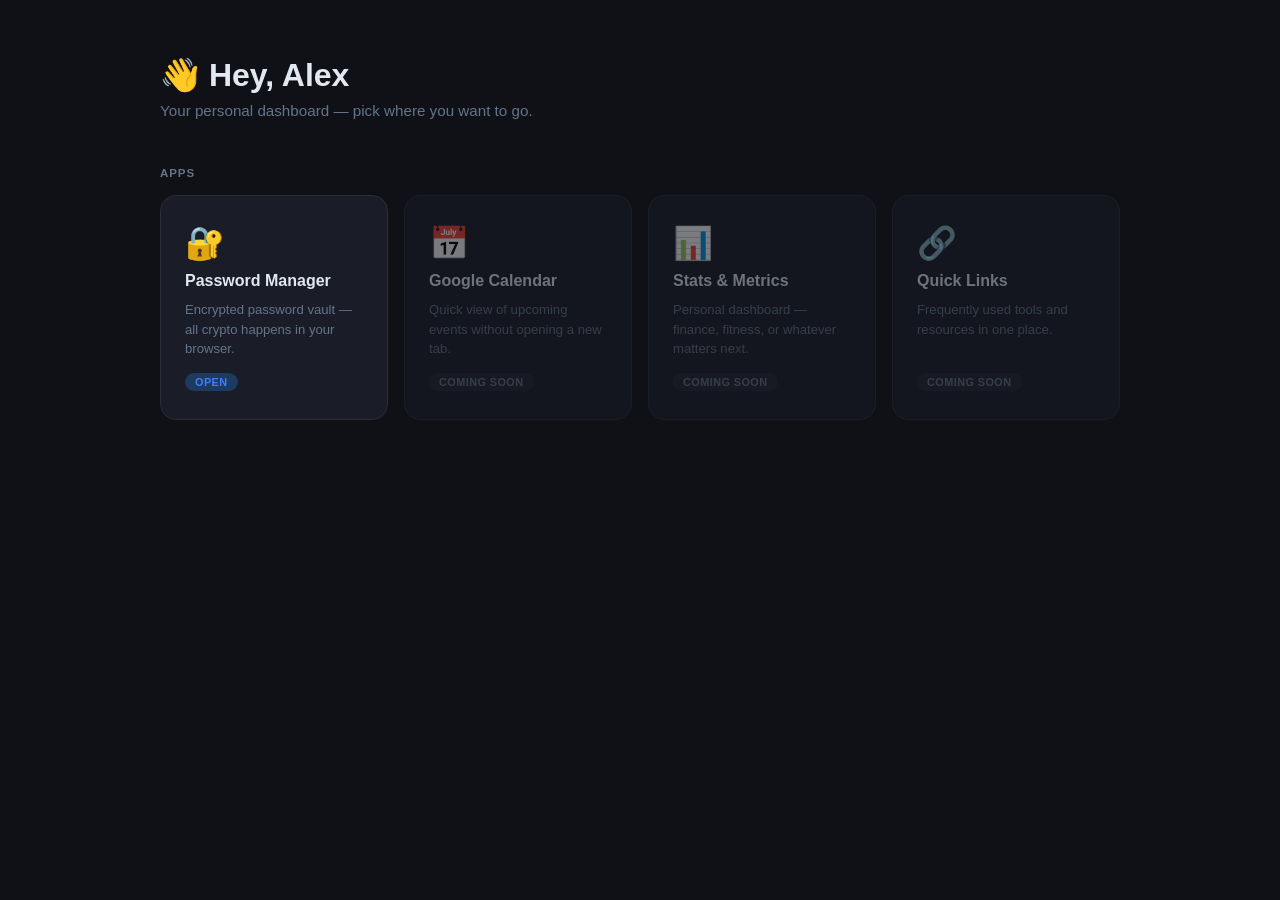
==== frontend-root/index.html @ f7b848c0 "Add personal dashboard landing page at sutton5050.com" ====
<!doctype html>
<html lang="en">
  <head>
    <meta charset="UTF-8" />
    <meta name="viewport" content="width=device-width, initial-scale=1.0" />
    <title>sutton5050</title>
    <style>
      :root {
        --bg: #0f1117;
        --surface: #1a1d27;
        --border: #2a2d3a;
        --text: #e2e8f0;
        --muted: #64748b;
        --accent: #3b82f6;
        --accent-dim: #1e3a5f;
      }

      * { box-sizing: border-box; margin: 0; padding: 0; }

      body {
        background: var(--bg);
        color: var(--text);
        font-family: -apple-system, BlinkMacSystemFont, "Segoe UI", Roboto, sans-serif;
        min-height: 100vh;
        padding: 56px 16px;
      }

      .container {
        max-width: 960px;
        margin: 0 auto;
      }

      /* ── Header ──────────────────────────────────────────────── */
      header {
        margin-bottom: 48px;
      }

      header h1 {
        font-size: 2rem;
        font-weight: 700;
        margin-bottom: 8px;
      }

      header p {
        color: var(--muted);
        font-size: 0.95rem;
      }

      /* ── Section label ───────────────────────────────────────── */
      .section-label {
        font-size: 0.72rem;
        font-weight: 600;
        color: var(--muted);
        text-transform: uppercase;
        letter-spacing: 0.08em;
        margin-bottom: 16px;
      }

      /* ── App grid ────────────────────────────────────────────── */
      .grid {
        display: grid;
        grid-template-columns: repeat(auto-fill, minmax(220px, 1fr));
        gap: 16px;
      }

      /* ── App card ────────────────────────────────────────────── */
      .card {
        background: var(--surface);
        border: 1px solid var(--border);
        border-radius: 16px;
        padding: 28px 24px;
        display: flex;
        flex-direction: column;
        gap: 10px;
        text-decoration: none;
        color: inherit;
        transition: border-color 0.2s, transform 0.15s;
      }

      a.card:hover {
        border-color: var(--accent);
        transform: translateY(-2px);
      }

      .card.inactive {
        opacity: 0.45;
        cursor: default;
      }

      .card-icon { font-size: 2rem; }

      .card-title {
        font-size: 1rem;
        font-weight: 600;
      }

      .card-desc {
        font-size: 0.82rem;
        color: var(--muted);
        line-height: 1.5;
        flex: 1;
      }

      .badge {
        display: inline-block;
        font-size: 0.68rem;
        font-weight: 700;
        padding: 3px 10px;
        border-radius: 99px;
        letter-spacing: 0.04em;
        text-transform: uppercase;
        width: fit-content;
        margin-top: 4px;
      }

      .badge-live {
        background: var(--accent-dim);
        color: var(--accent);
      }

      .badge-soon {
        background: rgba(100, 116, 139, 0.12);
        color: var(--muted);
      }
    </style>
  </head>
  <body>
    <div class="container">

      <header>
        <h1>👋 Hey, Alex</h1>
        <p>Your personal dashboard — pick where you want to go.</p>
      </header>

      <p class="section-label">Apps</p>

      <div class="grid">

        <!-- ── Password Manager (live) ──────────────────────── -->
        <a class="card" href="/passwords">
          <div class="card-icon">🔐</div>
          <div class="card-title">Password Manager</div>
          <div class="card-desc">
            Encrypted password vault — all crypto happens in your browser.
          </div>
          <span class="badge badge-live">Open</span>
        </a>

        <!-- ── Google Calendar (placeholder) ───────────────── -->
        <div class="card inactive">
          <div class="card-icon">📅</div>
          <div class="card-title">Google Calendar</div>
          <div class="card-desc">
            Quick view of upcoming events without opening a new tab.
          </div>
          <span class="badge badge-soon">Coming soon</span>
        </div>

        <!-- ── Placeholder ──────────────────────────────────── -->
        <div class="card inactive">
          <div class="card-icon">📊</div>
          <div class="card-title">Stats &amp; Metrics</div>
          <div class="card-desc">
            Personal dashboard — finance, fitness, or whatever matters next.
          </div>
          <span class="badge badge-soon">Coming soon</span>
        </div>

        <!-- ── Placeholder ──────────────────────────────────── -->
        <div class="card inactive">
          <div class="card-icon">🔗</div>
          <div class="card-title">Quick Links</div>
          <div class="card-desc">
            Frequently used tools and resources in one place.
          </div>
          <span class="badge badge-soon">Coming soon</span>
        </div>

      </div>
    </div>
  </body>
</html>
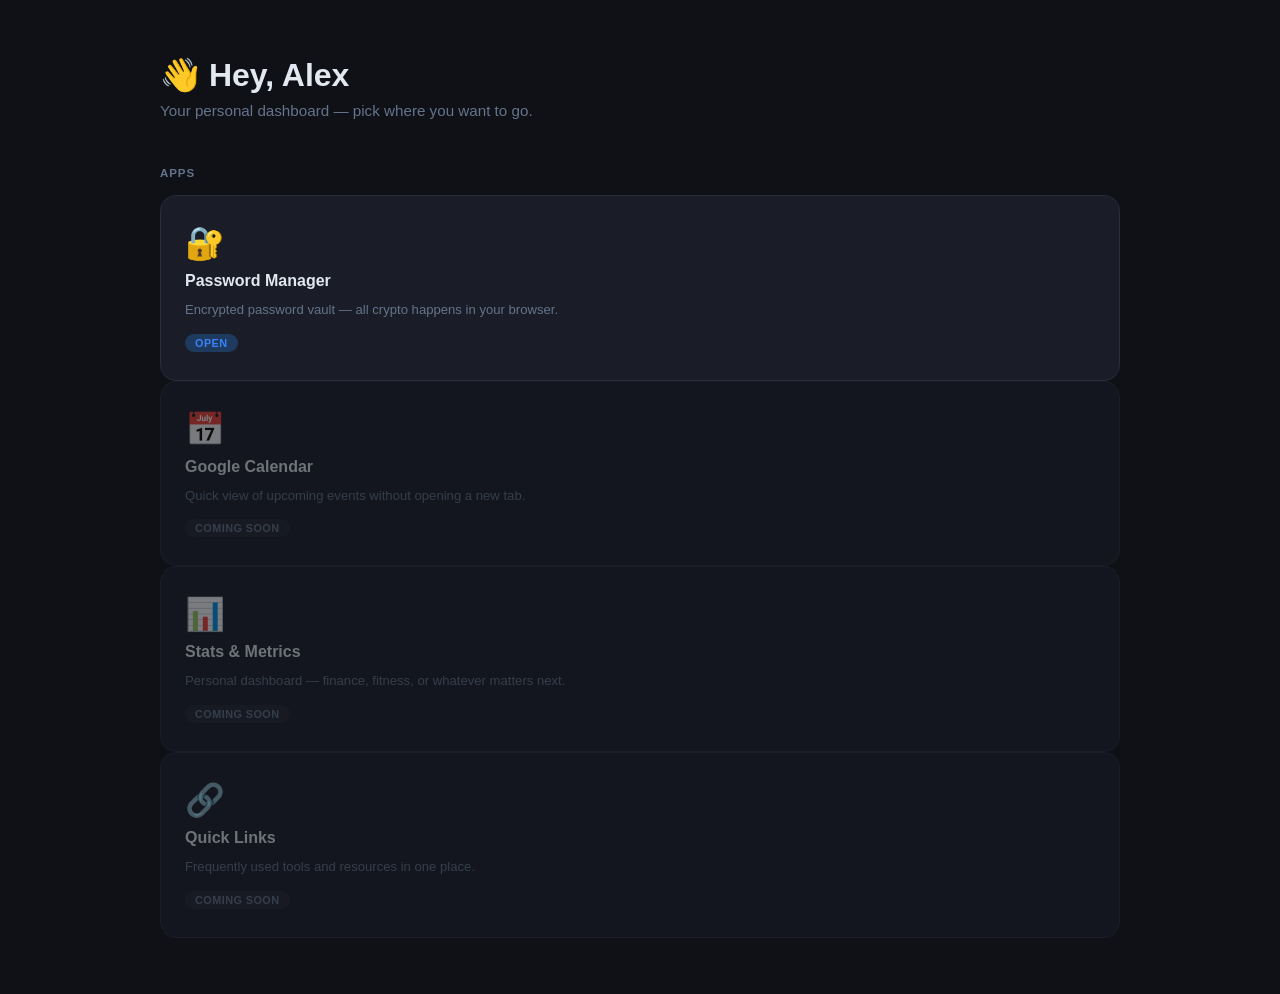
==== commit 93234049: "bit commit but mostly change to code structure" ====
--- a/frontend-root/index.html
+++ b/frontend-root/index.html
@@ -4,125 +4,7 @@
     <meta charset="UTF-8" />
     <meta name="viewport" content="width=device-width, initial-scale=1.0" />
     <title>sutton5050</title>
-    <style>
-      :root {
-        --bg: #0f1117;
-        --surface: #1a1d27;
-        --border: #2a2d3a;
-        --text: #e2e8f0;
-        --muted: #64748b;
-        --accent: #3b82f6;
-        --accent-dim: #1e3a5f;
-      }
-
-      * { box-sizing: border-box; margin: 0; padding: 0; }
-
-      body {
-        background: var(--bg);
-        color: var(--text);
-        font-family: -apple-system, BlinkMacSystemFont, "Segoe UI", Roboto, sans-serif;
-        min-height: 100vh;
-        padding: 56px 16px;
-      }
-
-      .container {
-        max-width: 960px;
-        margin: 0 auto;
-      }
-
-      /* ── Header ──────────────────────────────────────────────── */
-      header {
-        margin-bottom: 48px;
-      }
-
-      header h1 {
-        font-size: 2rem;
-        font-weight: 700;
-        margin-bottom: 8px;
-      }
-
-      header p {
-        color: var(--muted);
-        font-size: 0.95rem;
-      }
-
-      /* ── Section label ───────────────────────────────────────── */
-      .section-label {
-        font-size: 0.72rem;
-        font-weight: 600;
-        color: var(--muted);
-        text-transform: uppercase;
-        letter-spacing: 0.08em;
-        margin-bottom: 16px;
-      }
-
-      /* ── App grid ────────────────────────────────────────────── */
-      .grid {
-        display: grid;
-        grid-template-columns: repeat(auto-fill, minmax(220px, 1fr));
-        gap: 16px;
-      }
-
-      /* ── App card ────────────────────────────────────────────── */
-      .card {
-        background: var(--surface);
-        border: 1px solid var(--border);
-        border-radius: 16px;
-        padding: 28px 24px;
-        display: flex;
-        flex-direction: column;
-        gap: 10px;
-        text-decoration: none;
-        color: inherit;
-        transition: border-color 0.2s, transform 0.15s;
-      }
-
-      a.card:hover {
-        border-color: var(--accent);
-        transform: translateY(-2px);
-      }
-
-      .card.inactive {
-        opacity: 0.45;
-        cursor: default;
-      }
-
-      .card-icon { font-size: 2rem; }
-
-      .card-title {
-        font-size: 1rem;
-        font-weight: 600;
-      }
-
-      .card-desc {
-        font-size: 0.82rem;
-        color: var(--muted);
-        line-height: 1.5;
-        flex: 1;
-      }
-
-      .badge {
-        display: inline-block;
-        font-size: 0.68rem;
-        font-weight: 700;
-        padding: 3px 10px;
-        border-radius: 99px;
-        letter-spacing: 0.04em;
-        text-transform: uppercase;
-        width: fit-content;
-        margin-top: 4px;
-      }
-
-      .badge-live {
-        background: var(--accent-dim);
-        color: var(--accent);
-      }
-
-      .badge-soon {
-        background: rgba(100, 116, 139, 0.12);
-        color: var(--muted);
-      }
-    </style>
+    <link rel="stylesheet" href="styles.css" />
   </head>
   <body>
     <div class="container">
@@ -134,49 +16,10 @@
 
       <p class="section-label">Apps</p>
 
-      <div class="grid">
+      <div id="grid"></div>
 
-        <!-- ── Password Manager (live) ──────────────────────── -->
-        <a class="card" href="/passwords">
-          <div class="card-icon">🔐</div>
-          <div class="card-title">Password Manager</div>
-          <div class="card-desc">
-            Encrypted password vault — all crypto happens in your browser.
-          </div>
-          <span class="badge badge-live">Open</span>
-        </a>
+    </div>
 
-        <!-- ── Google Calendar (placeholder) ───────────────── -->
-        <div class="card inactive">
-          <div class="card-icon">📅</div>
-          <div class="card-title">Google Calendar</div>
-          <div class="card-desc">
-            Quick view of upcoming events without opening a new tab.
-          </div>
-          <span class="badge badge-soon">Coming soon</span>
-        </div>
-
-        <!-- ── Placeholder ──────────────────────────────────── -->
-        <div class="card inactive">
-          <div class="card-icon">📊</div>
-          <div class="card-title">Stats &amp; Metrics</div>
-          <div class="card-desc">
-            Personal dashboard — finance, fitness, or whatever matters next.
-          </div>
-          <span class="badge badge-soon">Coming soon</span>
-        </div>
-
-        <!-- ── Placeholder ──────────────────────────────────── -->
-        <div class="card inactive">
-          <div class="card-icon">🔗</div>
-          <div class="card-title">Quick Links</div>
-          <div class="card-desc">
-            Frequently used tools and resources in one place.
-          </div>
-          <span class="badge badge-soon">Coming soon</span>
-        </div>
-
-      </div>
-    </div>
+    <script src="cards.js"></script>
   </body>
 </html>
--- a/frontend-root/styles.css
+++ b/frontend-root/styles.css
@@ -0,0 +1,118 @@
+:root {
+  --bg: #0f1117;
+  --surface: #1a1d27;
+  --border: #2a2d3a;
+  --text: #e2e8f0;
+  --muted: #64748b;
+  --accent: #3b82f6;
+  --accent-dim: #1e3a5f;
+}
+
+* { box-sizing: border-box; margin: 0; padding: 0; }
+
+body {
+  background: var(--bg);
+  color: var(--text);
+  font-family: -apple-system, BlinkMacSystemFont, "Segoe UI", Roboto, sans-serif;
+  min-height: 100vh;
+  padding: 56px 16px;
+}
+
+.container {
+  max-width: 960px;
+  margin: 0 auto;
+}
+
+/* ── Header ──────────────────────────────────────────────────── */
+header {
+  margin-bottom: 48px;
+}
+
+header h1 {
+  font-size: 2rem;
+  font-weight: 700;
+  margin-bottom: 8px;
+}
+
+header p {
+  color: var(--muted);
+  font-size: 0.95rem;
+}
+
+/* ── Section label ───────────────────────────────────────────── */
+.section-label {
+  font-size: 0.72rem;
+  font-weight: 600;
+  color: var(--muted);
+  text-transform: uppercase;
+  letter-spacing: 0.08em;
+  margin-bottom: 16px;
+}
+
+/* ── App grid ────────────────────────────────────────────────── */
+.grid {
+  display: grid;
+  grid-template-columns: repeat(auto-fill, minmax(220px, 1fr));
+  gap: 16px;
+}
+
+/* ── App card ────────────────────────────────────────────────── */
+.card {
+  background: var(--surface);
+  border: 1px solid var(--border);
+  border-radius: 16px;
+  padding: 28px 24px;
+  display: flex;
+  flex-direction: column;
+  gap: 10px;
+  text-decoration: none;
+  color: inherit;
+  transition: border-color 0.2s, transform 0.15s;
+}
+
+a.card:hover {
+  border-color: var(--accent);
+  transform: translateY(-2px);
+}
+
+.card.inactive {
+  opacity: 0.45;
+  cursor: default;
+}
+
+.card-icon { font-size: 2rem; }
+
+.card-title {
+  font-size: 1rem;
+  font-weight: 600;
+}
+
+.card-desc {
+  font-size: 0.82rem;
+  color: var(--muted);
+  line-height: 1.5;
+  flex: 1;
+}
+
+/* ── Badges ──────────────────────────────────────────────────── */
+.badge {
+  display: inline-block;
+  font-size: 0.68rem;
+  font-weight: 700;
+  padding: 3px 10px;
+  border-radius: 99px;
+  letter-spacing: 0.04em;
+  text-transform: uppercase;
+  width: fit-content;
+  margin-top: 4px;
+}
+
+.badge-live {
+  background: var(--accent-dim);
+  color: var(--accent);
+}
+
+.badge-soon {
+  background: rgba(100, 116, 139, 0.12);
+  color: var(--muted);
+}
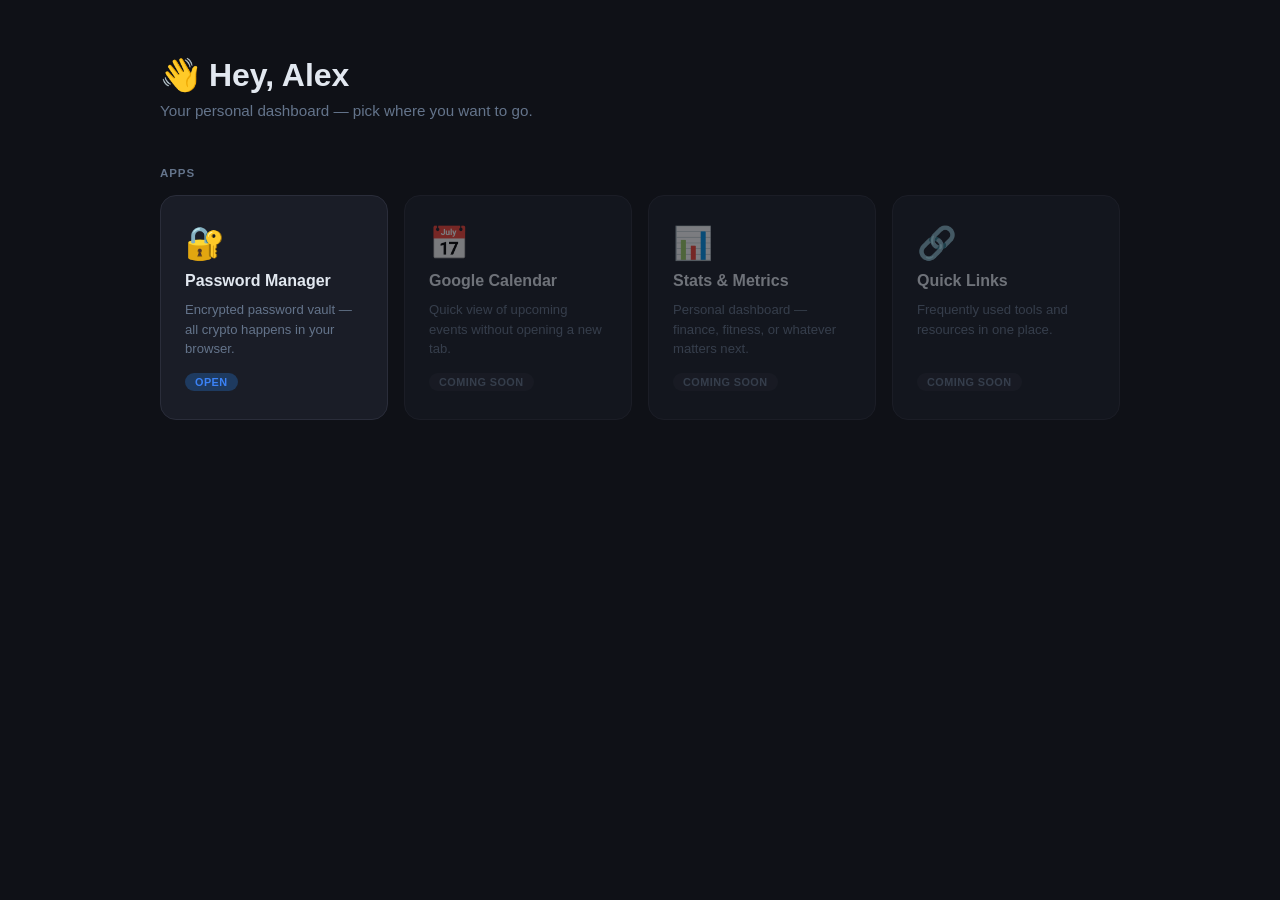
==== commit 2c0fd954: "Fix splash page grid layout broken by missing class" ====
--- a/frontend-root/index.html
+++ b/frontend-root/index.html
@@ -16,7 +16,7 @@
 
       <p class="section-label">Apps</p>
 
-      <div id="grid"></div>
+      <div id="grid" class="grid"></div>
 
     </div>
 
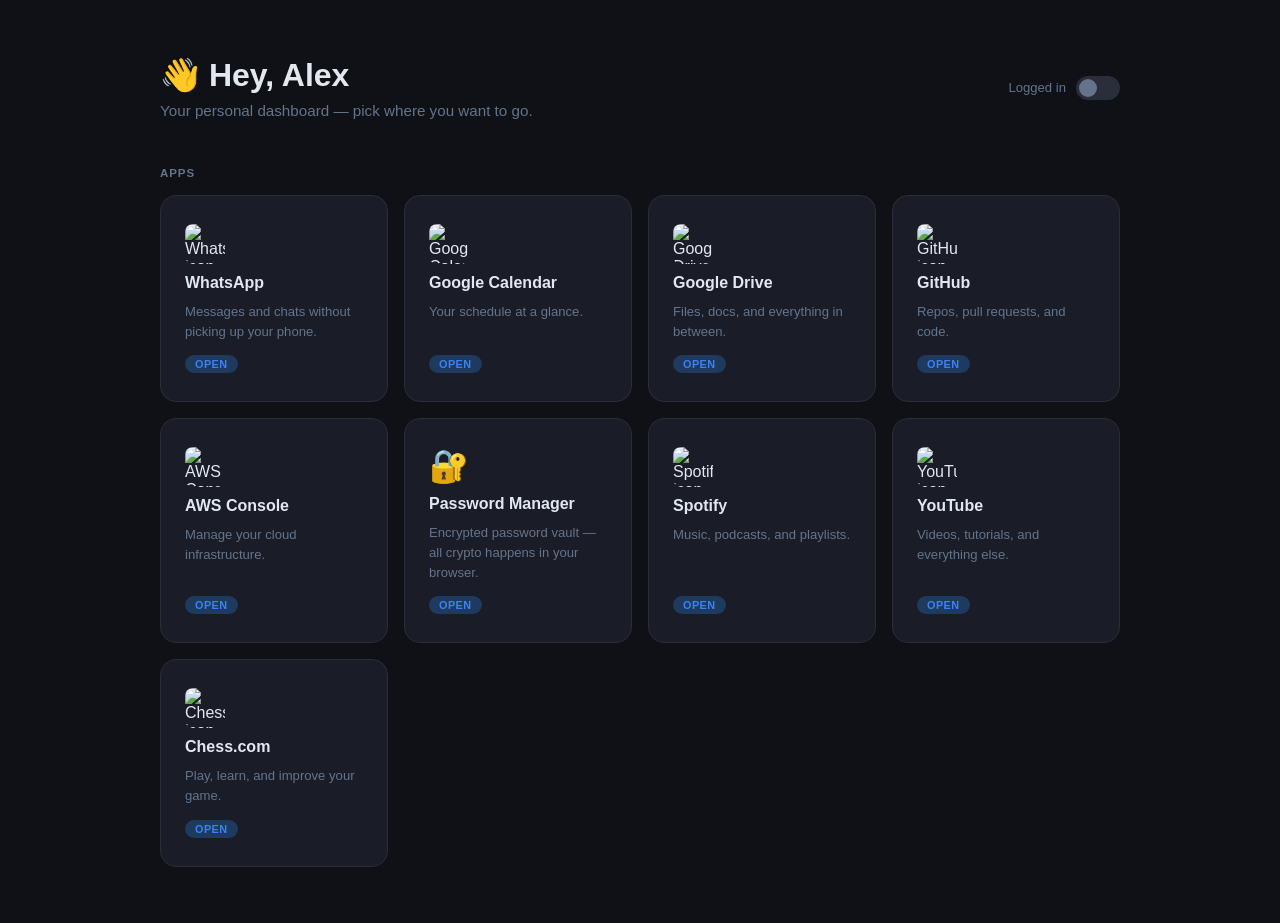
==== commit e7c8fcda: "Add credential-copy mode to dashboard" ====
--- a/frontend-root/index.html
+++ b/frontend-root/index.html
@@ -10,8 +10,17 @@
     <div class="container">
 
       <header>
-        <h1>👋 Hey, Alex</h1>
-        <p>Your personal dashboard — pick where you want to go.</p>
+        <div>
+          <h1>👋 Hey, Alex</h1>
+          <p>Your personal dashboard — pick where you want to go.</p>
+        </div>
+        <label class="toggle-wrap" title="Toggle to copy passwords when opening apps">
+          <span id="toggle-label" class="toggle-label-text">Logged in</span>
+          <div class="toggle">
+            <input type="checkbox" id="mode-toggle" onchange="onToggleChange()" />
+            <span class="toggle-slider"></span>
+          </div>
+        </label>
       </header>
 
       <p class="section-label">Apps</p>
@@ -20,6 +29,47 @@
 
     </div>
 
+    <!-- Master password modal -->
+    <div id="auth-modal" class="modal-overlay" style="display:none"
+         onclick="if(event.target===this)closeAuthModal()">
+      <div class="modal-box">
+        <div class="modal-icon">🔐</div>
+        <h2>Master Password</h2>
+        <p>Required to fetch your credentials</p>
+        <input type="password" id="modal-pw" class="modal-input" placeholder="Master password"
+               onkeydown="if(event.key==='Enter')modalUnlock()" />
+        <div id="modal-error" class="modal-error"></div>
+        <div class="modal-actions">
+          <button class="btn btn-primary" id="modal-unlock-btn" onclick="modalUnlock()">Unlock</button>
+          <button class="btn btn-ghost" onclick="closeAuthModal()">Cancel</button>
+        </div>
+      </div>
+    </div>
+
+    <!-- Add credentials modal -->
+    <div id="add-modal" class="modal-overlay" style="display:none"
+         onclick="if(event.target===this)modalSkip()">
+      <div class="modal-box">
+        <div class="modal-icon">➕</div>
+        <h2 id="add-modal-title">Add Credentials</h2>
+        <p>No entry found — save one now or skip</p>
+        <input type="text" id="add-site" class="modal-input" placeholder="Site / App name" />
+        <input type="text" id="add-user" class="modal-input" placeholder="Username or email" />
+        <input type="password" id="add-pass" class="modal-input" placeholder="Password"
+               onkeydown="if(event.key==='Enter')modalSaveAndGo()" />
+        <div id="add-error" class="modal-error"></div>
+        <div class="modal-actions">
+          <button class="btn btn-primary" id="add-save-btn" onclick="modalSaveAndGo()">Save &amp; Continue</button>
+          <button class="btn btn-ghost" onclick="modalSkip()">Skip</button>
+        </div>
+      </div>
+    </div>
+
+    <!-- Toast -->
+    <div id="dash-toast" class="toast"></div>
+
+    <script src="/passwords/crypto.js"></script>
+    <script src="vault.js"></script>
     <script src="cards.js"></script>
   </body>
 </html>
--- a/frontend-root/styles.css
+++ b/frontend-root/styles.css
@@ -6,6 +6,7 @@
   --muted: #64748b;
   --accent: #3b82f6;
   --accent-dim: #1e3a5f;
+  --success: #22c55e;
 }
 
 * { box-sizing: border-box; margin: 0; padding: 0; }
@@ -25,6 +26,9 @@
 
 /* ── Header ──────────────────────────────────────────────────── */
 header {
+  display: flex;
+  align-items: center;
+  justify-content: space-between;
   margin-bottom: 48px;
 }
 
@@ -37,6 +41,65 @@
 header p {
   color: var(--muted);
   font-size: 0.95rem;
+}
+
+/* ── Toggle ──────────────────────────────────────────────────── */
+.toggle-wrap {
+  display: flex;
+  align-items: center;
+  gap: 10px;
+  cursor: pointer;
+  user-select: none;
+  flex-shrink: 0;
+}
+
+.toggle-label-text {
+  font-size: 0.82rem;
+  color: var(--muted);
+}
+
+.toggle {
+  position: relative;
+  width: 44px;
+  height: 24px;
+  flex-shrink: 0;
+}
+
+.toggle input {
+  opacity: 0;
+  width: 0;
+  height: 0;
+  position: absolute;
+}
+
+.toggle-slider {
+  position: absolute;
+  inset: 0;
+  background: var(--border);
+  border-radius: 24px;
+  transition: background 0.2s;
+  cursor: pointer;
+}
+
+.toggle-slider::before {
+  content: "";
+  position: absolute;
+  width: 18px;
+  height: 18px;
+  left: 3px;
+  top: 3px;
+  background: var(--muted);
+  border-radius: 50%;
+  transition: transform 0.2s, background 0.2s;
+}
+
+.toggle input:checked + .toggle-slider {
+  background: var(--accent-dim);
+}
+
+.toggle input:checked + .toggle-slider::before {
+  transform: translateX(20px);
+  background: var(--accent);
 }
 
 /* ── Section label ───────────────────────────────────────────── */
@@ -81,6 +144,13 @@
 }
 
 .card-icon { font-size: 2rem; }
+
+.card-favicon {
+  width: 40px;
+  height: 40px;
+  border-radius: 8px;
+  object-fit: contain;
+}
 
 .card-title {
   font-size: 1rem;
@@ -116,3 +186,94 @@
   background: rgba(100, 116, 139, 0.12);
   color: var(--muted);
 }
+
+/* ── Modals ──────────────────────────────────────────────────── */
+.modal-overlay {
+  position: fixed;
+  inset: 0;
+  background: rgba(0, 0, 0, 0.65);
+  display: flex;
+  align-items: center;
+  justify-content: center;
+  z-index: 100;
+}
+
+.modal-box {
+  background: var(--surface);
+  border: 1px solid var(--border);
+  border-radius: 16px;
+  padding: 40px 36px;
+  width: 360px;
+  text-align: center;
+}
+
+.modal-icon { font-size: 2.2rem; margin-bottom: 12px; }
+.modal-box h2 { font-size: 1.2rem; font-weight: 700; margin-bottom: 6px; }
+.modal-box p { color: var(--muted); font-size: 0.85rem; margin-bottom: 24px; }
+
+.modal-input {
+  width: 100%;
+  padding: 11px 14px;
+  background: var(--bg);
+  border: 1px solid var(--border);
+  border-radius: 8px;
+  color: var(--text);
+  font-size: 1rem;
+  margin-bottom: 10px;
+  outline: none;
+  transition: border-color 0.2s;
+  text-align: left;
+}
+.modal-input:focus { border-color: var(--accent); }
+
+.modal-error {
+  color: #f87171;
+  font-size: 0.8rem;
+  min-height: 1.2em;
+  margin-bottom: 12px;
+}
+
+.modal-actions {
+  display: flex;
+  flex-direction: column;
+  gap: 8px;
+}
+
+/* ── Buttons ─────────────────────────────────────────────────── */
+.btn {
+  padding: 11px 20px;
+  border: none;
+  border-radius: 8px;
+  font-size: 0.9rem;
+  font-weight: 600;
+  cursor: pointer;
+  transition: opacity 0.2s;
+  width: 100%;
+}
+.btn:hover { opacity: 0.85; }
+.btn:disabled { opacity: 0.5; cursor: not-allowed; }
+.btn-primary { background: var(--accent); color: #fff; }
+.btn-ghost {
+  background: none;
+  border: 1px solid var(--border);
+  color: var(--muted);
+}
+.btn-ghost:hover { border-color: var(--accent); color: var(--accent); opacity: 1; }
+
+/* ── Toast ───────────────────────────────────────────────────── */
+.toast {
+  position: fixed;
+  bottom: 24px;
+  right: 24px;
+  background: var(--surface);
+  border: 1px solid var(--border);
+  color: var(--success);
+  padding: 10px 18px;
+  border-radius: 8px;
+  font-size: 0.85rem;
+  opacity: 0;
+  transition: opacity 0.3s;
+  pointer-events: none;
+  z-index: 200;
+}
+.toast.show { opacity: 1; }
